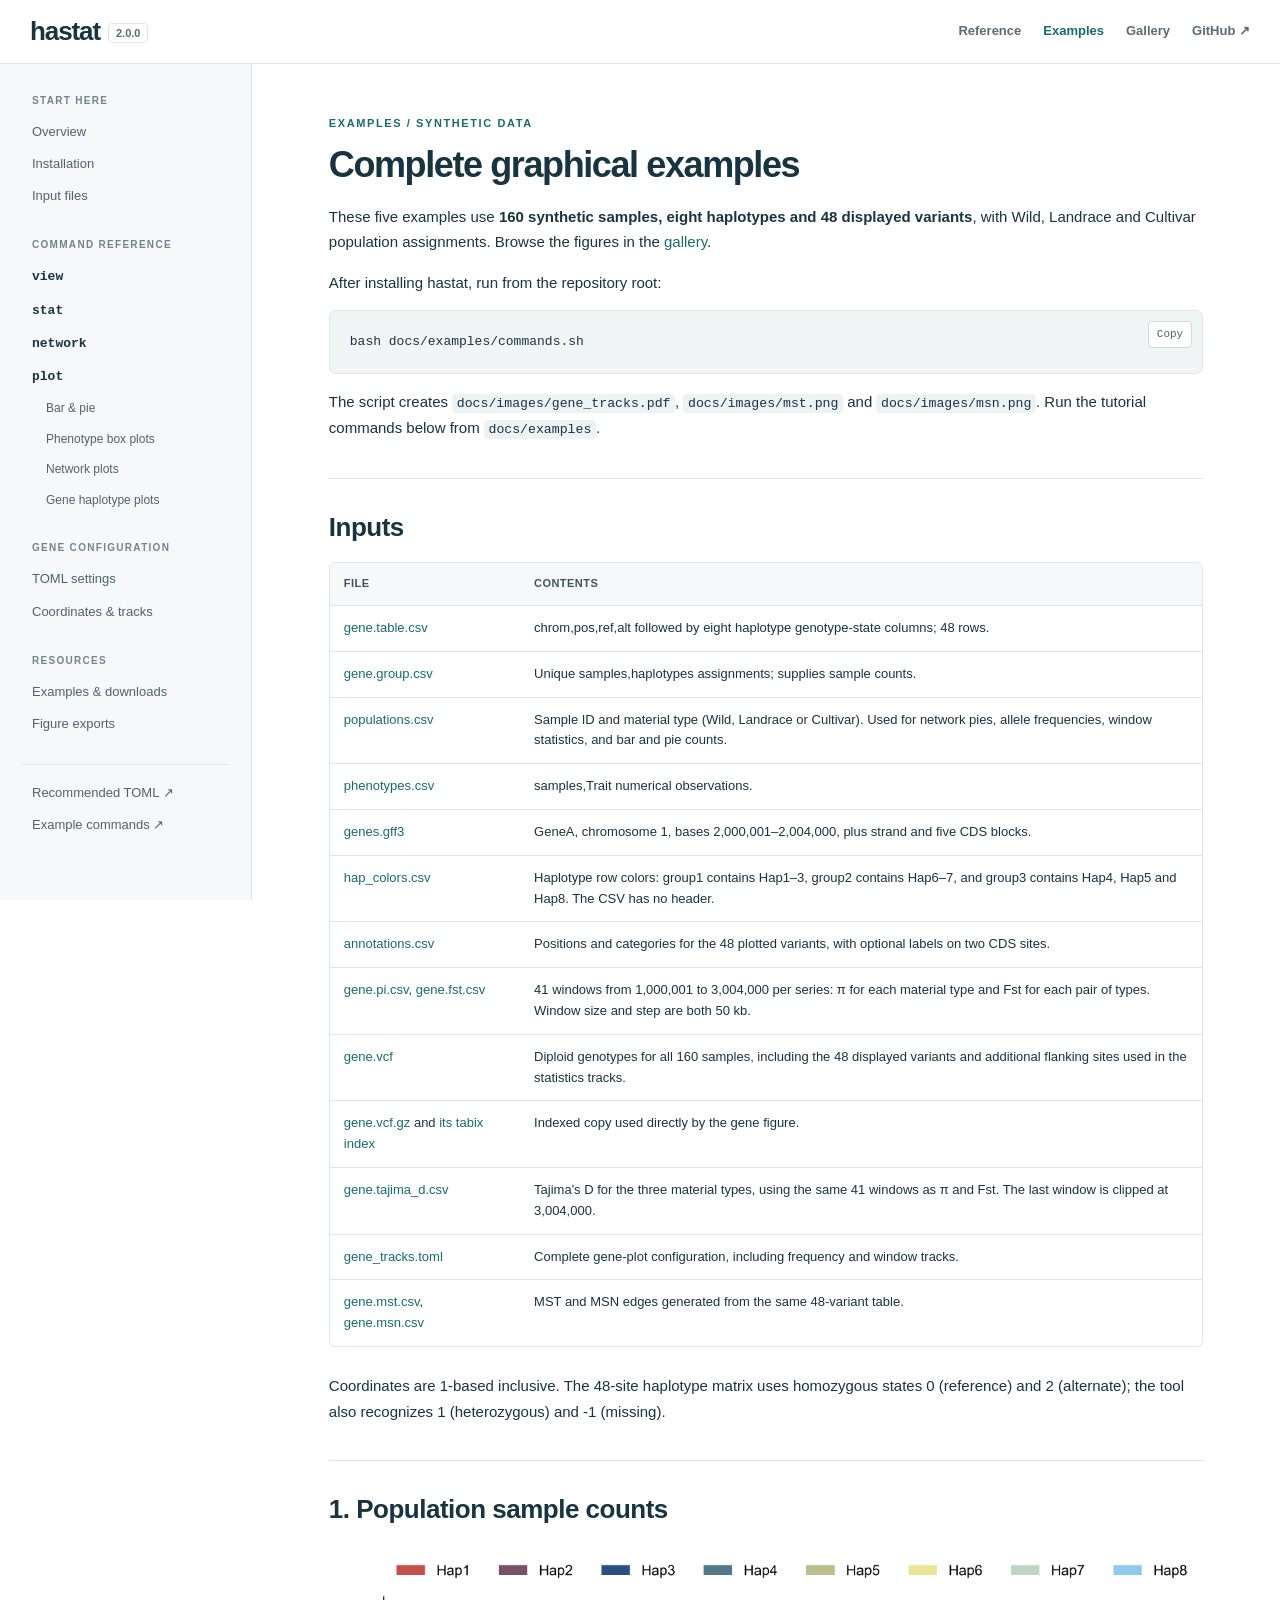
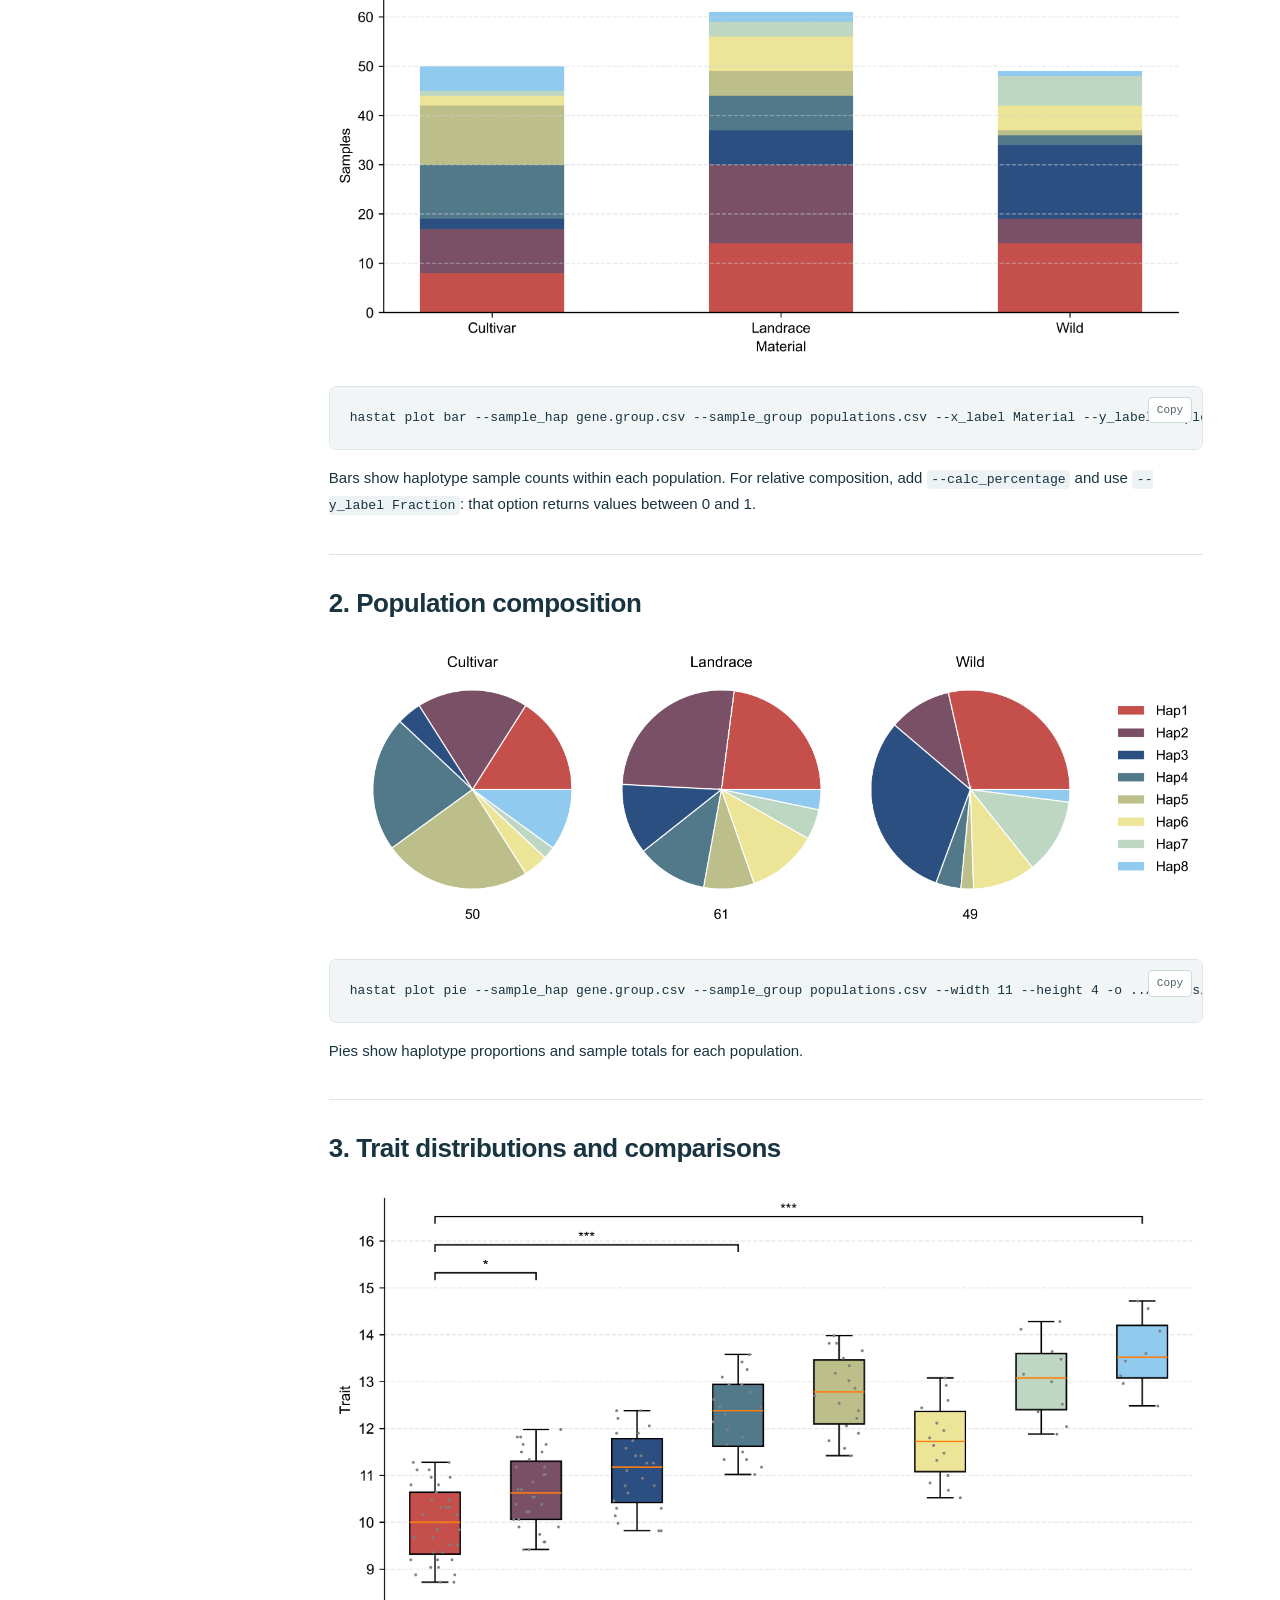
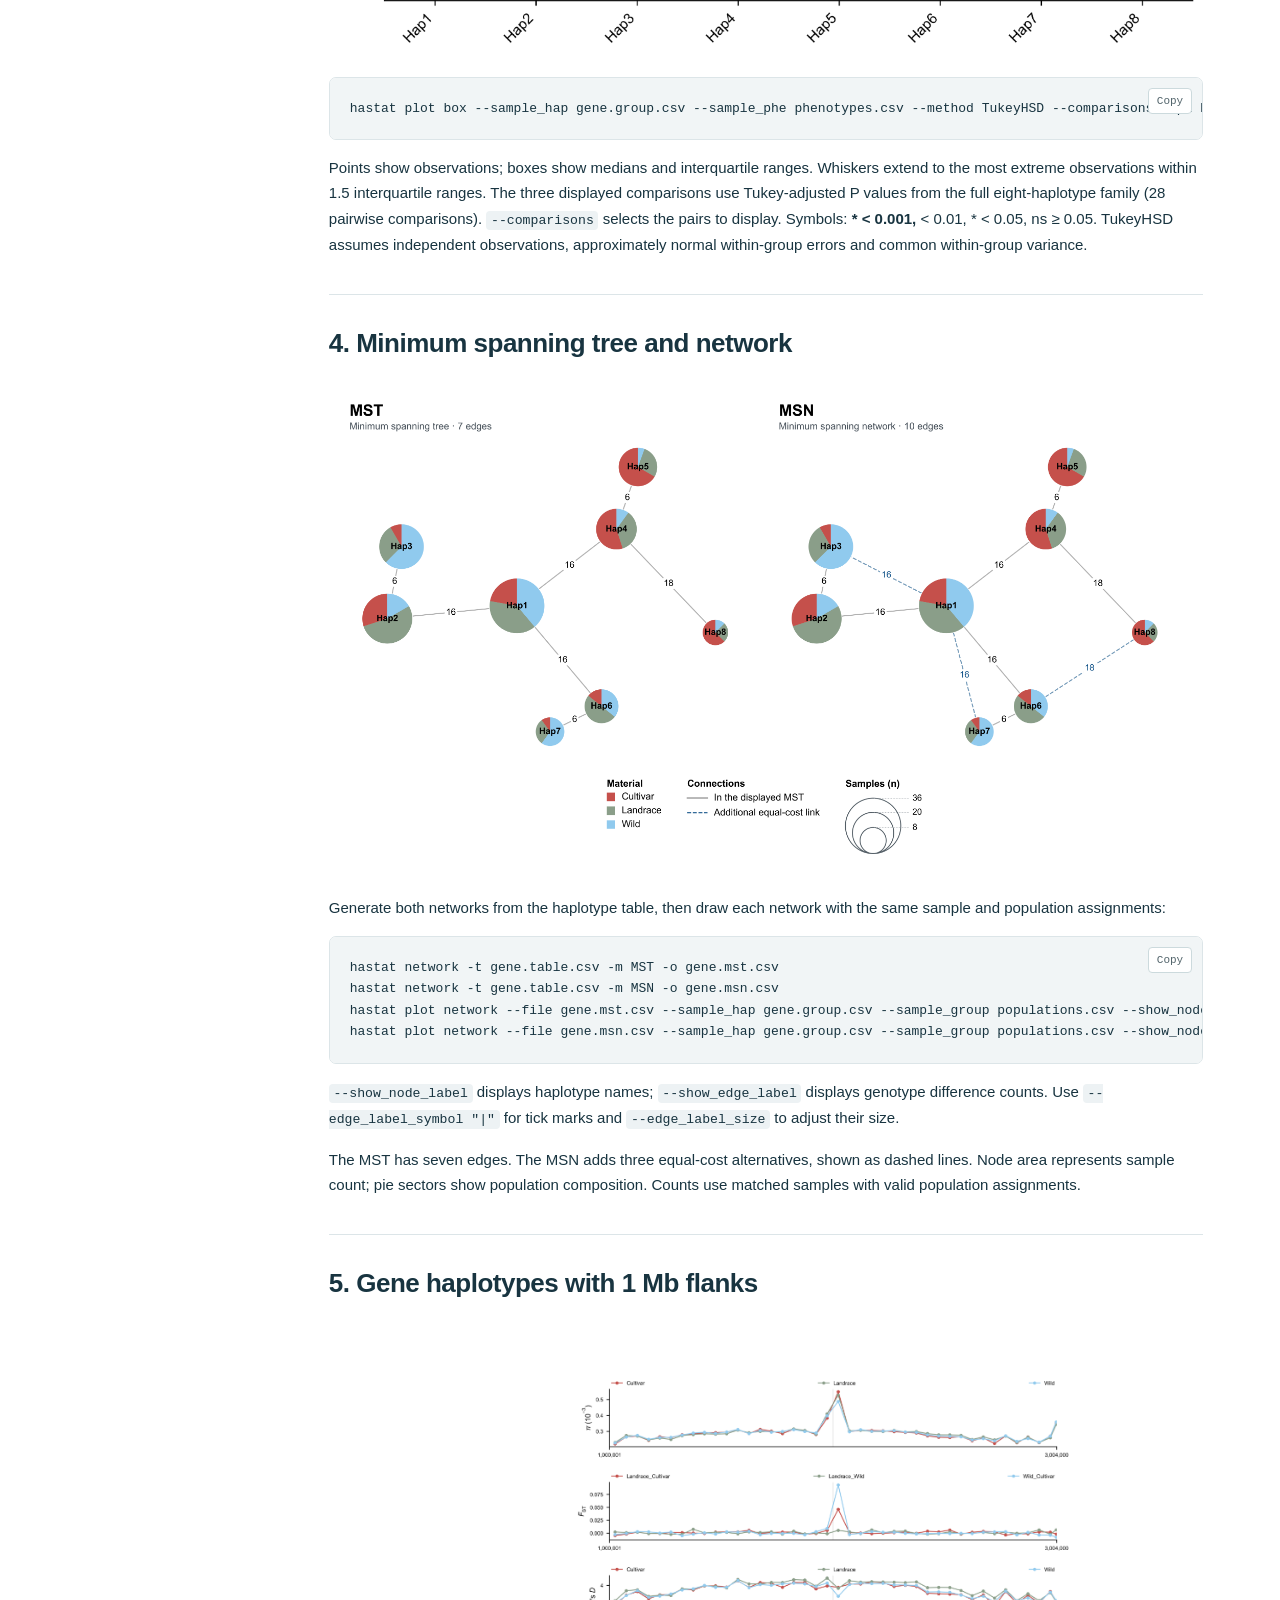
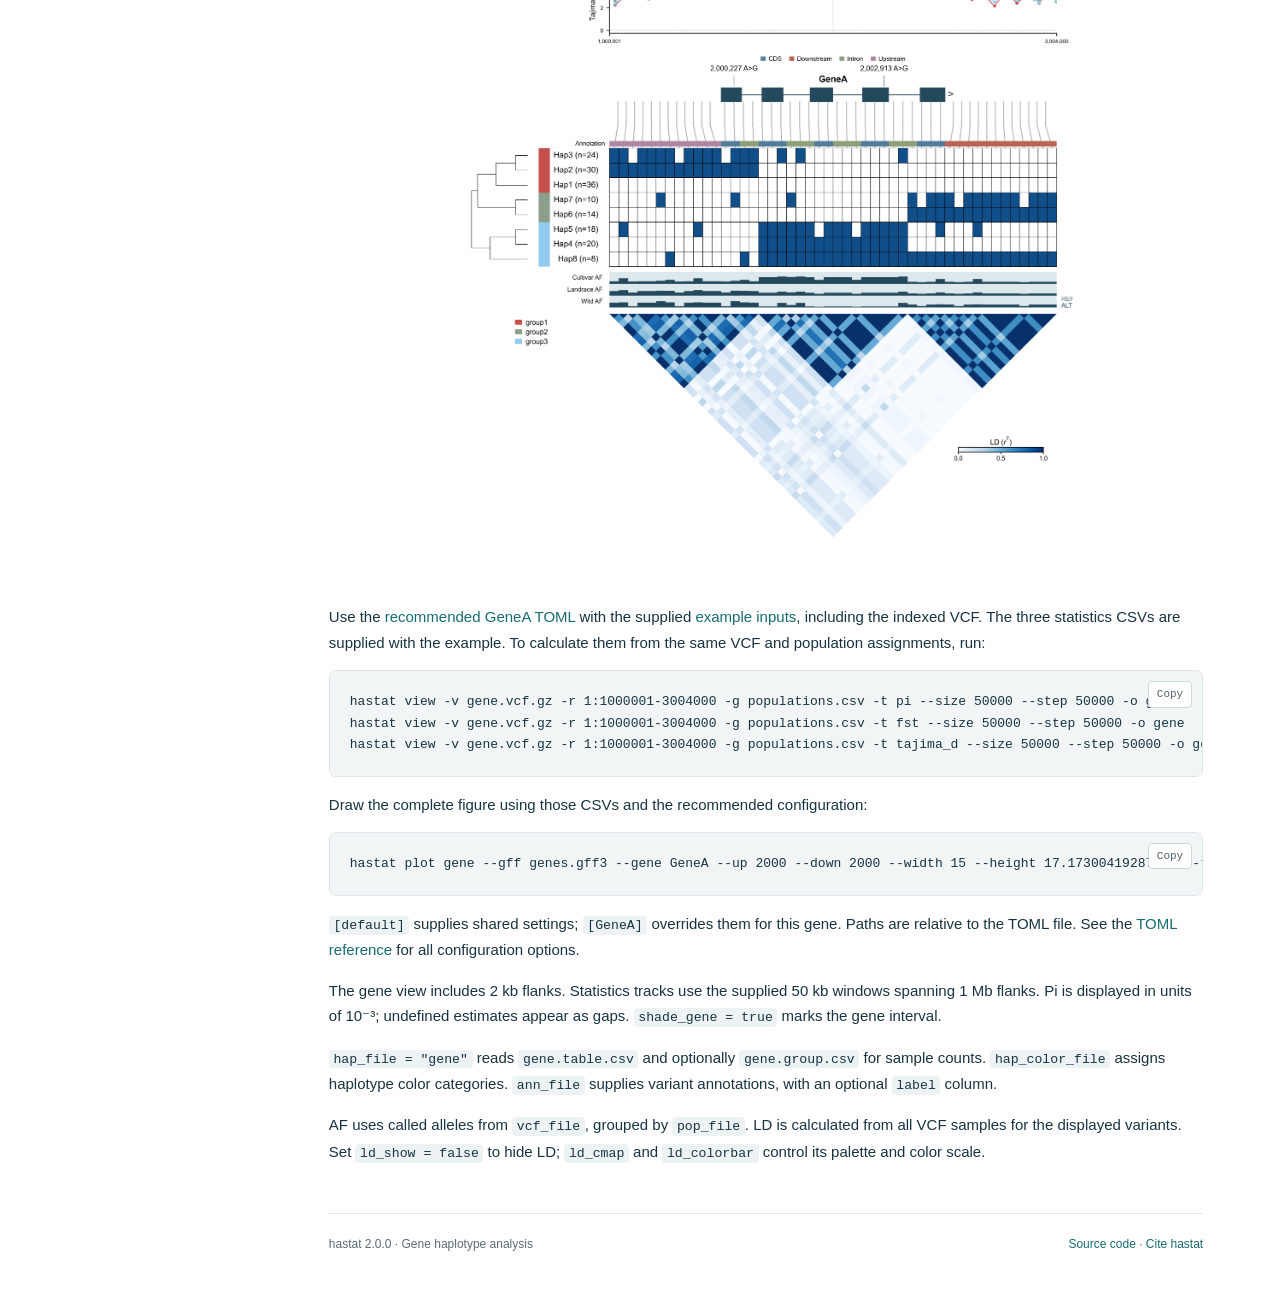
==== docs/examples.html @ 5c86008a "Add web documentation, refine plots and remove GWAS" ====
<!doctype html>
<html lang="en"><head><meta charset="utf-8"><meta name="viewport" content="width=device-width, initial-scale=1"><meta name="description" content="hastat documentation: gene haplotypes, population statistics, phenotype association, networks and visualization."><title>Complete examples · hastat</title><link rel="stylesheet" href="assets/docs.css"><script src="assets/docs.js" defer></script></head><body><a class="skip-link" href="#main">Skip to content</a><header class="topbar"><button class="menu-toggle" type="button" aria-label="Toggle navigation" aria-controls="sidebar" aria-expanded="false">☰</button><a class="brand" href="index.html">hastat<span class="version">2.0.0</span></a><nav class="top-links" aria-label="Main navigation"><a href="index.html">Reference</a><a href="examples.html" aria-current="page">Examples</a><a href="gallery.html">Gallery</a><a class="repo-link" href="https://github.com/swu1019lab/hastat">GitHub ↗</a></nav></header><aside class="sidebar" id="sidebar"><nav aria-label="Documentation sections"><p class="nav-caption">Start here</p><a class="" href="index.html#overview">Overview</a><a class="" href="index.html#installation">Installation</a><a class="" href="index.html#inputs">Input files</a><p class="nav-caption">Command reference</p><a class="" href="index.html#view"><span class="nav-code">view</span></a><a class="" href="index.html#statistics"><span class="nav-code">stat</span></a><a class="" href="index.html#network"><span class="nav-code">network</span></a><a class="" href="index.html#plot"><span class="nav-code">plot</span></a><a class="sub-link" href="index.html#plot-bar">Bar & pie</a><a class="sub-link" href="index.html#plot-box">Phenotype box plots</a><a class="sub-link" href="index.html#plot-network">Network plots</a><a class="sub-link" href="index.html#plot-gene">Gene haplotype plots</a><p class="nav-caption">Gene configuration</p><a class="" href="index.html#gene-config">TOML settings</a><a class="" href="index.html#gene-coordinates">Coordinates & tracks</a><p class="nav-caption">Resources</p><a class="" href="index.html#examples">Examples & downloads</a><a class="" href="index.html#exports">Figure exports</a></nav><div class="sidebar-bottom"><a href="examples/gene_tracks.toml">Recommended TOML ↗</a><a href="examples/commands.sh">Example commands ↗</a></div></aside><main class="page" id="main"><article class="article example-article"><p class="eyebrow">Examples / Synthetic data</p><h1>Complete graphical examples</h1>
<p>These five examples use <strong>160 synthetic samples, eight haplotypes and 48
displayed variants</strong>, with Wild, Landrace and Cultivar population assignments.
Browse the figures in the <a href="gallery.html">gallery</a>.</p>
<p>After installing hastat, run from the repository root:</p>
<pre><code>bash docs/examples/commands.sh
</code></pre>
<p>The script creates <code>docs/images/gene_tracks.pdf</code>, <code>docs/images/mst.png</code>
and <code>docs/images/msn.png</code>.
Run the tutorial commands below from <code>docs/examples</code>.</p>
<h2 id="inputs">Inputs</h2>
<table>
<thead><tr>
<th style="text-align:left">File</th>
<th style="text-align:left">Contents</th>
</tr>
</thead>
<tbody>
<tr>
<td style="text-align:left"><a href="examples/gene.table.csv">gene.table.csv</a></td>
<td style="text-align:left">chrom,pos,ref,alt followed by eight haplotype genotype-state columns; 48 rows.</td>
</tr>
<tr>
<td style="text-align:left"><a href="examples/gene.group.csv">gene.group.csv</a></td>
<td style="text-align:left">Unique samples,haplotypes assignments; supplies sample counts.</td>
</tr>
<tr>
<td style="text-align:left"><a href="examples/populations.csv">populations.csv</a></td>
<td style="text-align:left">Sample ID and material type (Wild, Landrace or Cultivar). Used for network pies, allele frequencies, window statistics, and bar and pie counts.</td>
</tr>
<tr>
<td style="text-align:left"><a href="examples/phenotypes.csv">phenotypes.csv</a></td>
<td style="text-align:left">samples,Trait numerical observations.</td>
</tr>
<tr>
<td style="text-align:left"><a href="examples/genes.gff3">genes.gff3</a></td>
<td style="text-align:left">GeneA, chromosome 1, bases 2,000,001–2,004,000, plus strand and five CDS blocks.</td>
</tr>
<tr>
<td style="text-align:left"><a href="examples/hap_colors.csv">hap_colors.csv</a></td>
<td style="text-align:left">Haplotype row colors: group1 contains Hap1–3, group2 contains Hap6–7, and group3 contains Hap4, Hap5 and Hap8. The CSV has no header.</td>
</tr>
<tr>
<td style="text-align:left"><a href="examples/annotations.csv">annotations.csv</a></td>
<td style="text-align:left">Positions and categories for the 48 plotted variants, with optional labels on two CDS sites.</td>
</tr>
<tr>
<td style="text-align:left"><a href="examples/gene.pi.csv">gene.pi.csv</a>, <a href="examples/gene.fst.csv">gene.fst.csv</a></td>
<td style="text-align:left">41 windows from 1,000,001 to 3,004,000 per series: π for each material type and Fst for each pair of types. Window size and step are both 50 kb.</td>
</tr>
<tr>
<td style="text-align:left"><a href="examples/gene.vcf">gene.vcf</a></td>
<td style="text-align:left">Diploid genotypes for all 160 samples, including the 48 displayed variants and additional flanking sites used in the statistics tracks.</td>
</tr>
<tr>
<td style="text-align:left"><a href="examples/gene.vcf.gz">gene.vcf.gz</a> and <a href="examples/gene.vcf.gz.tbi">its tabix index</a></td>
<td style="text-align:left">Indexed copy used directly by the gene figure.</td>
</tr>
<tr>
<td style="text-align:left"><a href="examples/gene.tajima_d.csv">gene.tajima_d.csv</a></td>
<td style="text-align:left">Tajima's D for the three material types, using the same 41 windows as π and Fst. The last window is clipped at 3,004,000.</td>
</tr>
<tr>
<td style="text-align:left"><a href="examples/gene_tracks.toml">gene_tracks.toml</a></td>
<td style="text-align:left">Complete gene-plot configuration, including frequency and window tracks.</td>
</tr>
<tr>
<td style="text-align:left"><a href="examples/gene.mst.csv">gene.mst.csv</a>, <a href="examples/gene.msn.csv">gene.msn.csv</a></td>
<td style="text-align:left">MST and MSN edges generated from the same 48-variant table.</td>
</tr>
</tbody>
</table>
<p>Coordinates are 1-based inclusive. The 48-site haplotype matrix uses homozygous states
0 (reference) and 2 (alternate); the tool also recognizes 1 (heterozygous) and -1
(missing).</p>
<h2 id="example-1">1. Population sample counts</h2>
<p><img src="images/bar.png" alt="Population sample counts"></p>
<pre><code class="lang-bash">hastat plot bar --sample_hap gene.group.csv --sample_group populations.csv --x_label Material --y_label Samples --width 10 --height 4 -o ../images/bar.png
</code></pre>
<p>Bars show haplotype sample counts within each population.
For relative composition, add <code>--calc_percentage</code> and use <code>--y_label Fraction</code>:
that option returns values between 0 and 1.</p>
<h2 id="example-2">2. Population composition</h2>
<p><img src="images/pie.png" alt="Population composition"></p>
<pre><code class="lang-bash">hastat plot pie --sample_hap gene.group.csv --sample_group populations.csv --width 11 --height 4 -o ../images/pie.png
</code></pre>
<p>Pies show haplotype proportions and sample totals for each population.</p>
<h2 id="example-3">3. Trait distributions and comparisons</h2>
<p><img src="images/box.png" alt="Trait distributions"></p>
<pre><code class="lang-bash">hastat plot box --sample_hap gene.group.csv --sample_phe phenotypes.csv --method TukeyHSD --comparisons Hap1 Hap2 --comparisons Hap1 Hap4 --comparisons Hap1 Hap8 --width 10 --height 5 -o ../images/box.png
</code></pre>
<p>Points show observations; boxes show medians and interquartile ranges.
Whiskers extend to the most extreme observations within 1.5 interquartile ranges.
The three displayed comparisons use Tukey-adjusted P values from the full
eight-haplotype family (28 pairwise comparisons). <code>--comparisons</code> selects the
pairs to display. Symbols: <strong>* &lt; 0.001, </strong> &lt; 0.01, * &lt; 0.05, ns ≥ 0.05.
TukeyHSD assumes independent observations, approximately normal within-group
errors and common within-group variance.</p>
<h2 id="example-4">4. Minimum spanning tree and network</h2>
<p><img src="images/mst_msn.png" alt="MST and MSN at the same node positions"></p>
<p>Generate both networks from the haplotype table, then draw each network with
the same sample and population assignments:</p>
<pre><code class="lang-bash">hastat network -t gene.table.csv -m MST -o gene.mst.csv
hastat network -t gene.table.csv -m MSN -o gene.msn.csv
hastat plot network --file gene.mst.csv --sample_hap gene.group.csv --sample_group populations.csv --show_node_label --node_label_size 8.3 --show_edge_label --edge_label_size 8.4 --node_alpha 1 --width 6 --height 6 -o ../images/mst.png
hastat plot network --file gene.msn.csv --sample_hap gene.group.csv --sample_group populations.csv --show_node_label --node_label_size 8.3 --show_edge_label --edge_label_size 8.4 --node_alpha 1 --width 6 --height 6 -o ../images/msn.png
</code></pre>
<p><code>--show_node_label</code> displays haplotype names; <code>--show_edge_label</code> displays
genotype difference counts. Use <code>--edge_label_symbol "|"</code> for tick marks and
<code>--edge_label_size</code> to adjust their size.</p>
<p>The MST has seven edges. The MSN adds three equal-cost alternatives, shown as
dashed lines. Node area represents sample count; pie sectors show population
composition. Counts use matched samples with valid population assignments.</p>
<h2 id="example-5">5. Gene haplotypes with 1 Mb flanks</h2>
<p><img src="images/gene_tracks.png" alt="Complete gene haplotype figure"></p>
<p>Use the <a href="examples/gene_tracks.toml">recommended GeneA TOML</a> with the supplied
<a href="#inputs">example inputs</a>, including the indexed VCF. The three statistics
CSVs are supplied with the example. To calculate them from the same VCF and
population assignments, run:</p>
<pre><code class="lang-bash">hastat view -v gene.vcf.gz -r 1:1000001-3004000 -g populations.csv -t pi --size 50000 --step 50000 -o gene
hastat view -v gene.vcf.gz -r 1:1000001-3004000 -g populations.csv -t fst --size 50000 --step 50000 -o gene
hastat view -v gene.vcf.gz -r 1:1000001-3004000 -g populations.csv -t tajima_d --size 50000 --step 50000 -o gene
</code></pre>
<p>Draw the complete figure using those CSVs and the recommended configuration:</p>
<pre><code class="lang-bash">hastat plot gene --gff genes.gff3 --gene GeneA --up 2000 --down 2000 --width 15 --height 17.17300419287212 --toml gene_tracks.toml -o ../images/gene_tracks.png
</code></pre>
<p><code>[default]</code> supplies shared settings; <code>[GeneA]</code> overrides them for this gene.
Paths are relative to the TOML file. See the <a href="index.html#gene-config">TOML reference</a>
for all configuration options.</p>
<p>The gene view includes 2 kb flanks. Statistics tracks use the supplied 50 kb
windows spanning 1 Mb flanks. Pi is displayed in units of 10⁻³; undefined
estimates appear as gaps. <code>shade_gene = true</code> marks the gene interval.</p>
<p><code>hap_file = "gene"</code> reads <code>gene.table.csv</code> and optionally <code>gene.group.csv</code> for
sample counts. <code>hap_color_file</code> assigns haplotype color categories.
<code>ann_file</code> supplies variant annotations, with an optional <code>label</code> column.</p>
<p>AF uses called alleles from <code>vcf_file</code>, grouped by <code>pop_file</code>. LD is calculated
from all VCF samples for the displayed variants. Set <code>ld_show = false</code> to hide
LD; <code>ld_cmap</code> and <code>ld_colorbar</code> control its palette and color scale.</p>
<footer class="footer"><span>hastat 2.0.0 · Gene haplotype analysis</span><span><a href="https://github.com/swu1019lab/hastat">Source code</a> · <a href="https://doi.org/10.1093/hr/uhag018">Cite hastat</a></span></footer></article></main><div id="copy-status" class="status-text" role="status" aria-live="polite"></div></body></html>
---- docs/assets/docs.css ----
:root{--ink:#183440;--muted:#5c6c73;--accent:#176c70;--accent-soft:#eaf4f2;--line:#dce5e8;--paper:#fff;--soft:#f6f8f9;--sidebar:252px;--top:64px;color-scheme:light}
*{box-sizing:border-box}html{scroll-behavior:smooth;scroll-padding-top:88px}body{margin:0;color:var(--ink);background:var(--paper);font:15px/1.7 -apple-system,BlinkMacSystemFont,"Segoe UI",sans-serif}a{color:var(--accent);text-decoration:none}a:hover{text-decoration:underline}button,input{font:inherit}button{cursor:pointer}a:focus-visible,button:focus-visible,input:focus-visible,summary:focus-visible{outline:3px solid #55aeb4;outline-offset:3px}code,pre,kbd{font-family:ui-monospace,SFMono-Regular,Consolas,monospace}code{font-size:.88em;background:#edf2f4;padding:.15em .35em;border-radius:4px;overflow-wrap:anywhere}pre{position:relative;background:#f1f5f6;border:1px solid var(--line);border-radius:7px;padding:20px 78px 20px 20px;overflow:auto;line-height:1.65;font-size:13px}pre code{background:none;padding:0;border-radius:0;white-space:pre;overflow-wrap:normal;font-size:inherit}kbd{font-size:11px;border:1px solid #cedbdf;border-radius:3px;padding:1px 5px;color:var(--muted)}.skip-link{position:fixed;top:-60px;left:16px;z-index:100;background:white;padding:10px}.skip-link:focus{top:8px}.topbar{position:fixed;inset:0 0 auto;height:var(--top);display:flex;align-items:center;gap:24px;padding:0 30px;background:rgba(255,255,255,.97);border-bottom:1px solid var(--line);z-index:20}.brand{font-size:26px;font-weight:750;letter-spacing:-1.1px;color:var(--ink);white-space:nowrap}.brand:hover{text-decoration:none}.version{font-size:11px;letter-spacing:0;font-weight:600;padding:3px 7px;margin-left:8px;border:1px solid var(--line);border-radius:4px;color:var(--muted);vertical-align:middle}.top-links{display:flex;gap:22px;margin-left:auto;font-size:13px;font-weight:600}.top-links a{color:var(--muted)}.top-links a[aria-current=page]{color:var(--accent)}.menu-toggle{display:none;border:1px solid var(--line);background:white;border-radius:5px;padding:4px 10px}.sidebar{position:fixed;top:var(--top);bottom:0;left:0;width:var(--sidebar);padding:28px 22px;background:var(--soft);border-right:1px solid var(--line);overflow-y:auto}.nav-caption{margin:24px 10px 7px;color:#74848c;font-size:10px;font-weight:750;text-transform:uppercase;letter-spacing:1.3px}.nav-caption:first-child{margin-top:0}.sidebar a{display:block;padding:6px 10px;border-radius:5px;color:#52636b;font-size:13px;line-height:1.55}.sidebar a:hover,.sidebar a[aria-current=location]{background:var(--accent-soft);color:var(--accent);text-decoration:none}.sidebar .sub-link{padding-left:24px;font-size:12px}.sidebar .nav-code{font-family:ui-monospace,Consolas,monospace;font-size:13px;font-weight:650;color:var(--ink)}.sidebar-bottom{border-top:1px solid var(--line);margin-top:24px;padding-top:12px;font-size:12px}.page{margin-left:var(--sidebar);padding:calc(var(--top) + 50px) 6vw 60px;max-width:1480px}.article{max-width:1010px;margin:0 auto}.eyebrow{color:var(--accent);font-size:11px;letter-spacing:1.6px;font-weight:750;text-transform:uppercase;margin:0 0 10px}h1{font-size:40px;line-height:1.2;letter-spacing:-1.4px;font-weight:720;margin:0 0 18px}h2{font-size:26px;line-height:1.3;letter-spacing:-.5px;margin:0 0 18px}h3{font-size:18px;margin:28px 0 12px;line-height:1.45}h4{font-size:15px;margin:24px 0 10px}.lead{font-size:17px;max-width:740px;color:var(--muted);line-height:1.8}.intro-links{display:flex;gap:20px;flex-wrap:wrap;font-size:13px;margin:20px 0 26px}.module-grid{display:grid;grid-template-columns:repeat(4,1fr);gap:0;border:1px solid var(--line);border-radius:7px;overflow:hidden;margin:28px 0 36px}.module-grid a{padding:18px;border-right:1px solid var(--line);display:flex;flex-direction:column;gap:8px;color:var(--ink)}.module-grid a:last-child{border:0}.module-grid a:hover{background:var(--soft);text-decoration:none}.module-grid code{background:none;padding:0;font-size:15px;font-weight:700;color:var(--accent)}.module-grid span{font-size:12px;color:var(--muted);line-height:1.6}section.doc-section{border-top:1px solid var(--line);padding-top:36px;margin-top:40px;scroll-margin-top:88px}.section-number{font-size:11px;color:var(--accent);font-weight:700;letter-spacing:1px;margin-bottom:8px}.table-wrap{overflow:auto;border:1px solid var(--line);border-radius:6px;margin:18px 0 26px}table{border-collapse:collapse;width:100%;font-size:13px;text-align:left;line-height:1.6}th{background:var(--soft);font-weight:650;color:#40535e;font-size:11px;text-transform:uppercase;letter-spacing:.45px}th,td{padding:12px 14px;vertical-align:top;border-bottom:1px solid var(--line)}tr:last-child td{border-bottom:0}td:first-child{min-width:155px}td:nth-child(2){min-width:86px}td code{background:#f0f4f5}.param-table td:first-child{width:25%}.param-table td:nth-child(2){width:14%}.param-table small{display:block;color:var(--muted);margin-top:6px;font-size:11px;overflow-wrap:anywhere}.required{display:inline-block;color:#92552b;font-size:11px;font-weight:600}.note{background:var(--accent-soft);border-left:3px solid #6b9c9e;padding:15px 18px;margin:20px 0;font-size:13px;color:#31585e}.note p{margin:0}.copy-button{position:absolute;top:10px;right:10px;background:#fff;border:1px solid #ccdadd;color:#52646b;border-radius:4px;padding:3px 8px;font-size:11px}.copy-button:hover{border-color:var(--accent);color:var(--accent)}.resource-list{display:flex;flex-wrap:wrap;gap:8px 20px;margin:20px 0}.resource-list a{font-size:13px;border-bottom:1px solid #a7c5c7}img{max-width:100%;height:auto}.example-article img{display:block;margin:22px auto;max-height:860px;object-fit:contain}.example-article h1{font-size:36px}.example-article h2{border-top:1px solid var(--line);padding-top:32px;margin-top:36px}.footer{border-top:1px solid var(--line);margin-top:48px;padding-top:20px;color:var(--muted);display:flex;justify-content:space-between;gap:20px;font-size:12px}.search{position:relative;width:270px;margin-left:20px}.search-input{width:100%;height:34px;background:var(--soft);border:1px solid var(--line);border-radius:5px;padding:5px 12px;font-size:12px}.search-results{position:absolute;top:42px;left:0;right:-140px;background:white;border:1px solid var(--line);border-radius:7px;box-shadow:0 12px 30px #18344020;max-height:420px;overflow:auto;padding:7px}.search-results a{display:block;padding:9px 10px;border-radius:4px;font-size:13px;color:var(--ink)}.search-results a:hover{background:var(--accent-soft);text-decoration:none}.search-results small{display:block;color:var(--muted);font-size:11px;line-height:1.5}.search-results p{font-size:12px;padding:0 10px}.status-text{position:absolute;width:1px;height:1px;overflow:hidden;clip-path:inset(50%)}.gallery-page{max-width:1200px;margin:0 auto;padding:100px 28px 40px}.gallery-page>nav{display:flex;gap:10px 22px;flex-wrap:wrap;border-block:1px solid var(--line);padding:16px 0;font-size:13px}.gallery-page section{padding:30px 0;border-bottom:1px solid var(--line);scroll-margin-top:85px}.gallery-page section>p{max-width:950px;color:var(--muted);font-size:14px}.gallery-page section>p a{color:var(--accent)}.gallery-page img{display:block;max-height:900px;width:auto;object-fit:contain;margin:20px auto}.gallery-page .intro{max-width:850px;color:var(--muted)}.gallery-page h1{font-size:36px}.gallery-page h2{font-size:24px}details{margin:16px 0}summary{cursor:pointer;color:var(--accent);font-weight:600}ul,ol{padding-left:24px}li{margin:5px 0}[hidden]{display:none!important}
@media(min-width:1500px){.page{padding-left:90px;padding-right:90px}}
@media(max-width:1100px){:root{--sidebar:222px}.topbar{padding:0 22px;gap:16px}.top-links{gap:15px}.search{width:220px;margin-left:0}.page{padding-left:36px;padding-right:36px}.module-grid{grid-template-columns:repeat(2,1fr)}.module-grid a:nth-child(2){border-right:0}.module-grid a:nth-child(-n+2){border-bottom:1px solid var(--line)}}
@media(max-width:800px){:root{--top:58px}.topbar{padding:0 16px;gap:12px}.brand{font-size:23px}.version{font-size:10px}.menu-toggle{display:block}.sidebar{transform:translateX(-100%);transition:transform .18s ease;z-index:19;width:260px}.sidebar.open{transform:translateX(0);box-shadow:16px 0 30px #18344010}.page{margin-left:0;padding:90px 24px 40px}.top-links{gap:14px;font-size:12px}.top-links .repo-link{display:none}.search{display:none}.search-results{right:0}h1{font-size:32px}h2{font-size:23px}.lead{font-size:16px}.footer{flex-wrap:wrap}.gallery-page{padding-top:88px}.module-grid a{padding:16px}}
@media(max-width:430px){.topbar{gap:9px}.menu-toggle{padding:2px 7px}.version{display:none}.top-links{gap:8px;font-size:11px}.page{padding-left:18px;padding-right:18px}th,td{padding:10px 12px}td:first-child{min-width:140px}.module-grid span{font-size:11px}pre{padding-left:14px;font-size:12px}.gallery-page{padding-inline:18px}}
@media(prefers-reduced-motion:reduce){html{scroll-behavior:auto}.sidebar{transition:none}}
@media print{.topbar,.sidebar,.copy-button{display:none}.page{margin:0;padding:0;max-width:none}pre{white-space:pre-wrap;overflow-wrap:anywhere}pre code{white-space:pre-wrap}.table-wrap{overflow:visible}section{break-inside:auto}h2,h3{break-after:avoid}a{color:inherit}.footer{font-size:10px}}
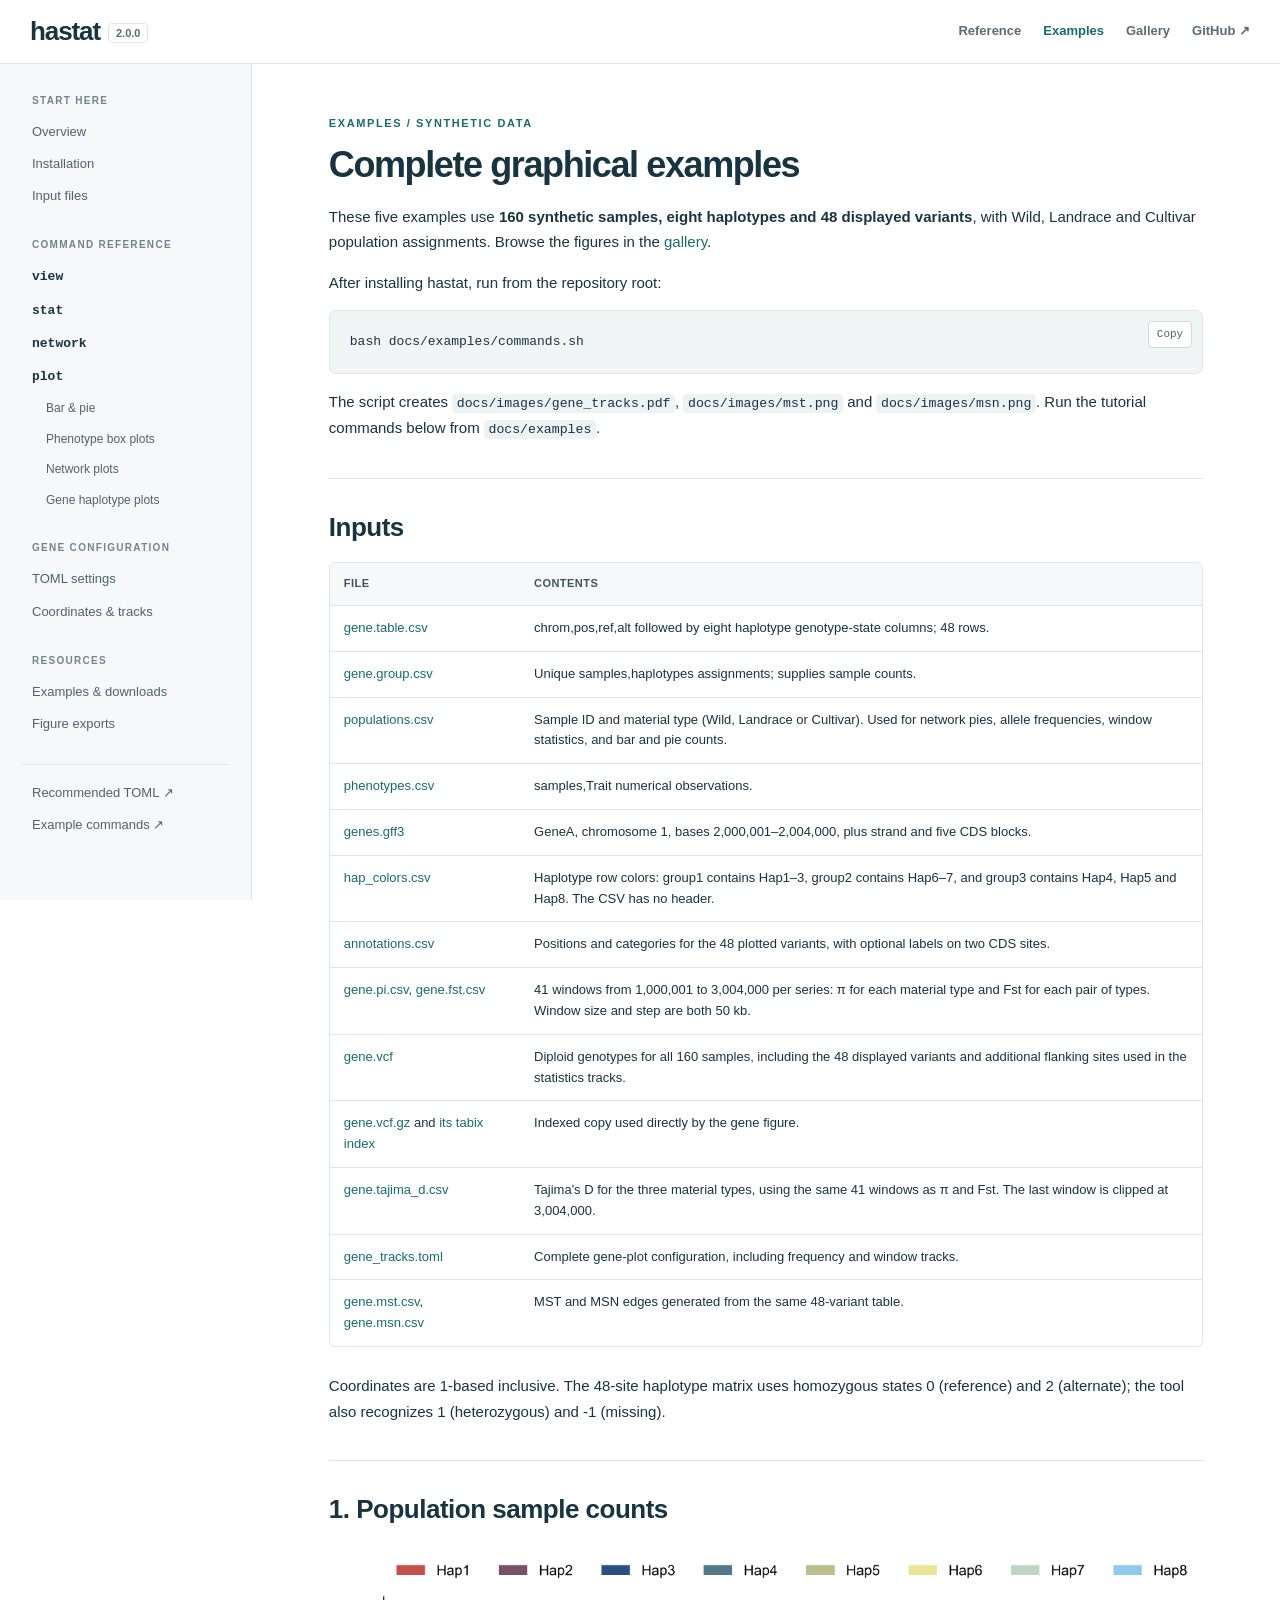
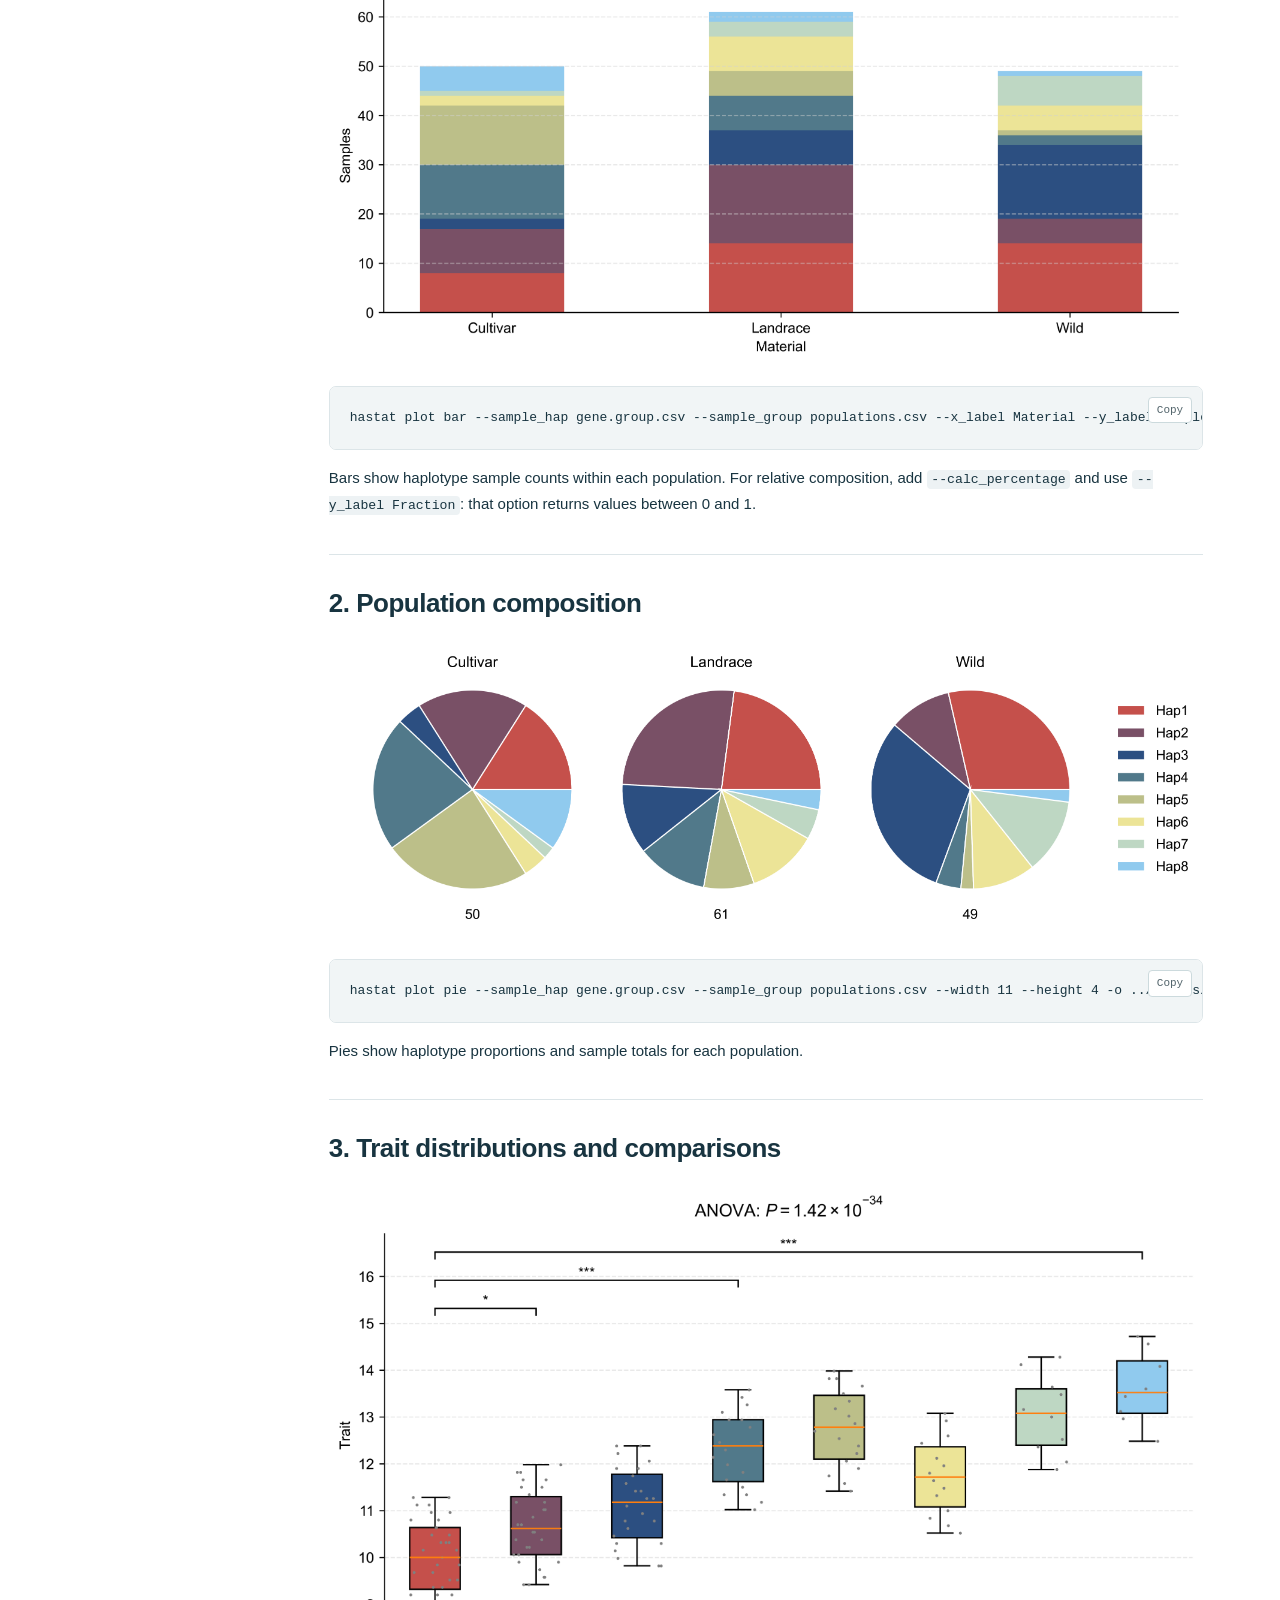
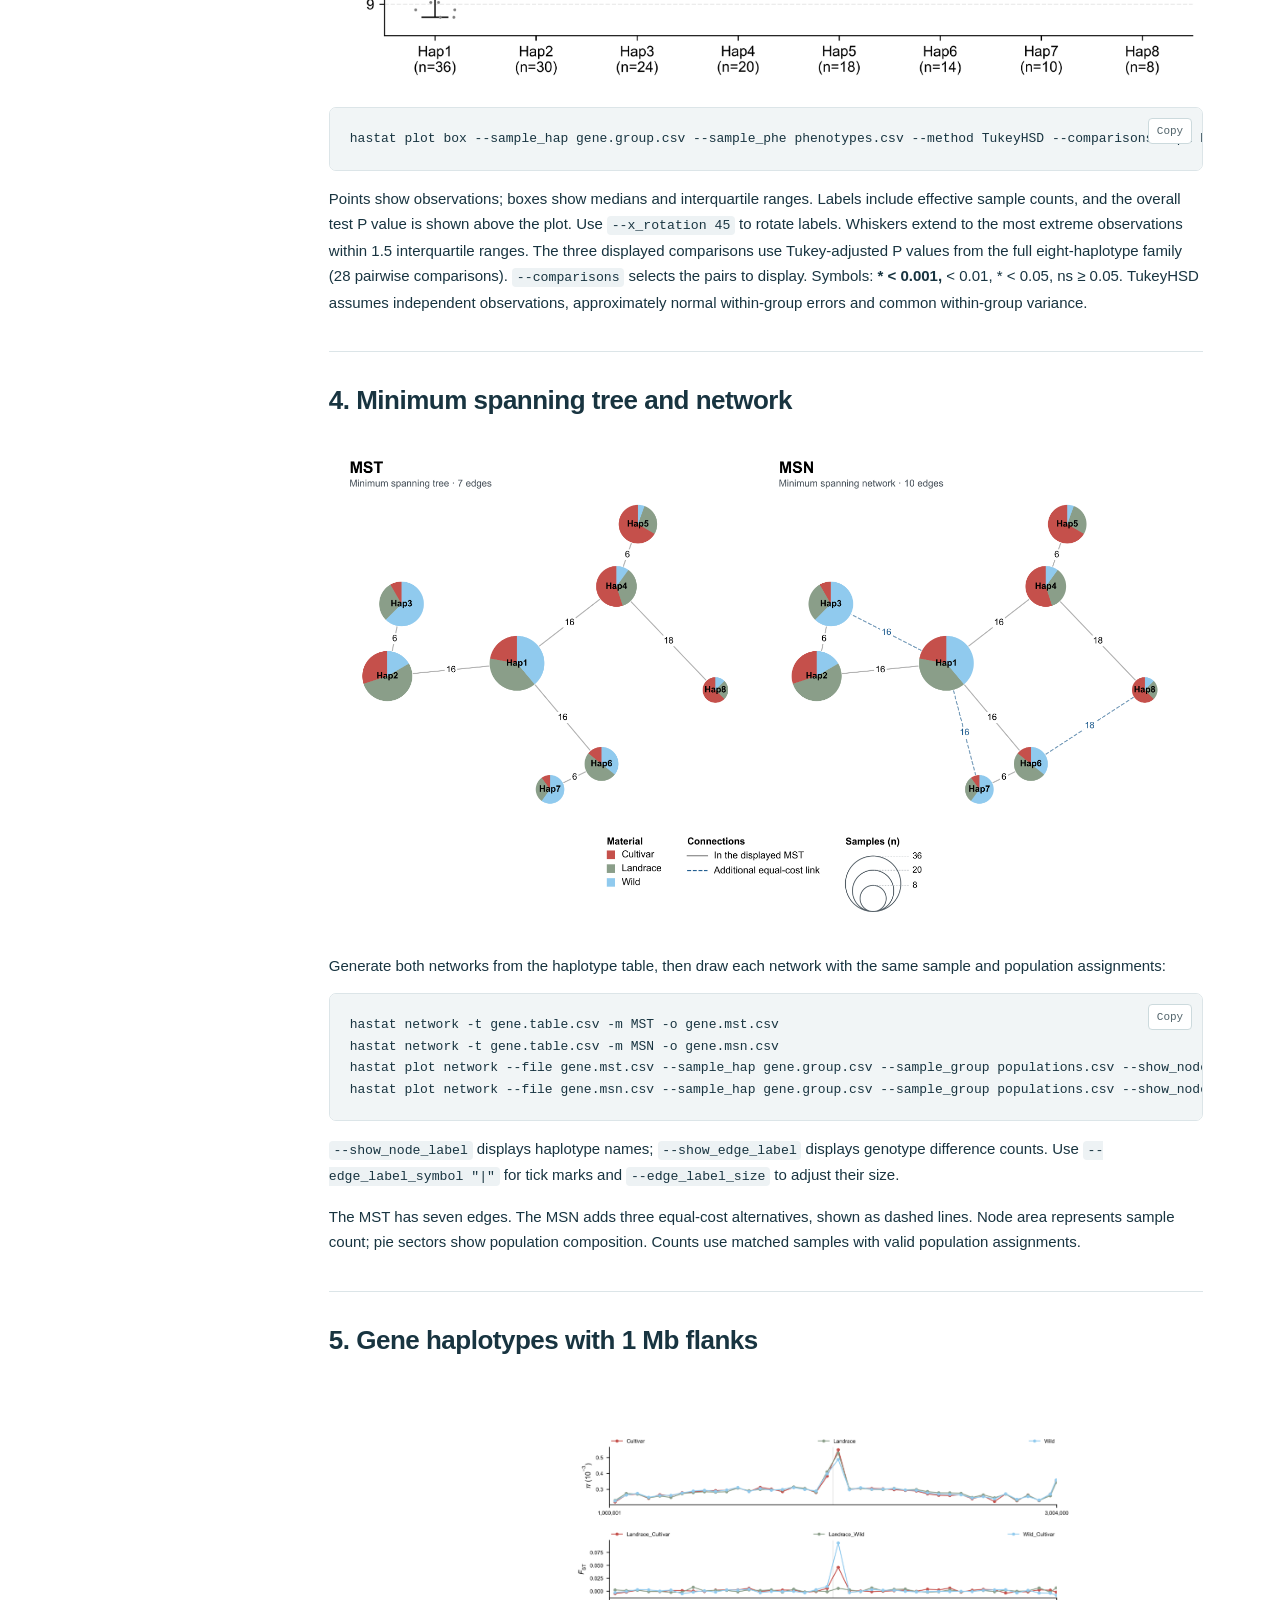
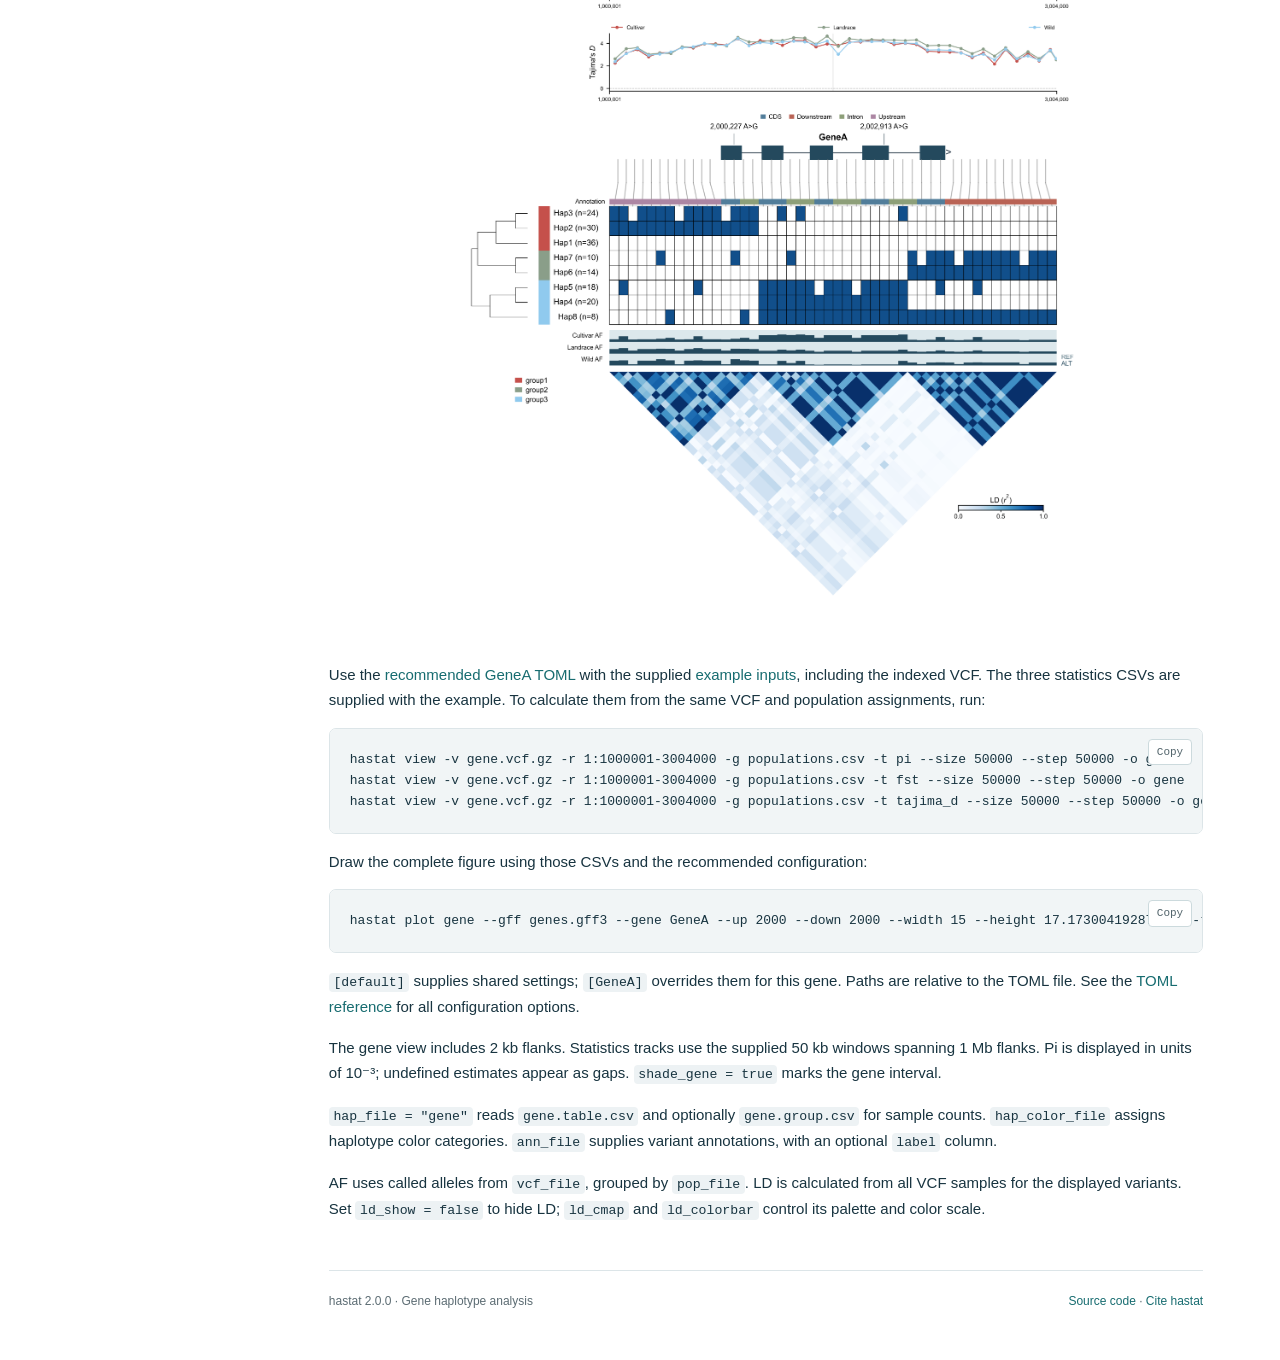
==== commit 9d8fda8c: "Refine box plots and automatic gene structure rendering" ====
--- a/docs/examples.html
+++ b/docs/examples.html
@@ -90,7 +90,7 @@
 <p><img src="images/box.png" alt="Trait distributions"></p>
 <pre><code class="lang-bash">hastat plot box --sample_hap gene.group.csv --sample_phe phenotypes.csv --method TukeyHSD --comparisons Hap1 Hap2 --comparisons Hap1 Hap4 --comparisons Hap1 Hap8 --width 10 --height 5 -o ../images/box.png
 </code></pre>
-<p>Points show observations; boxes show medians and interquartile ranges.
+<p>Points show observations; boxes show medians and interquartile ranges. Labels include effective sample counts, and the overall test P value is shown above the plot. Use <code>--x_rotation 45</code> to rotate labels.
 Whiskers extend to the most extreme observations within 1.5 interquartile ranges.
 The three displayed comparisons use Tukey-adjusted P values from the full
 eight-haplotype family (28 pairwise comparisons). <code>--comparisons</code> selects the
